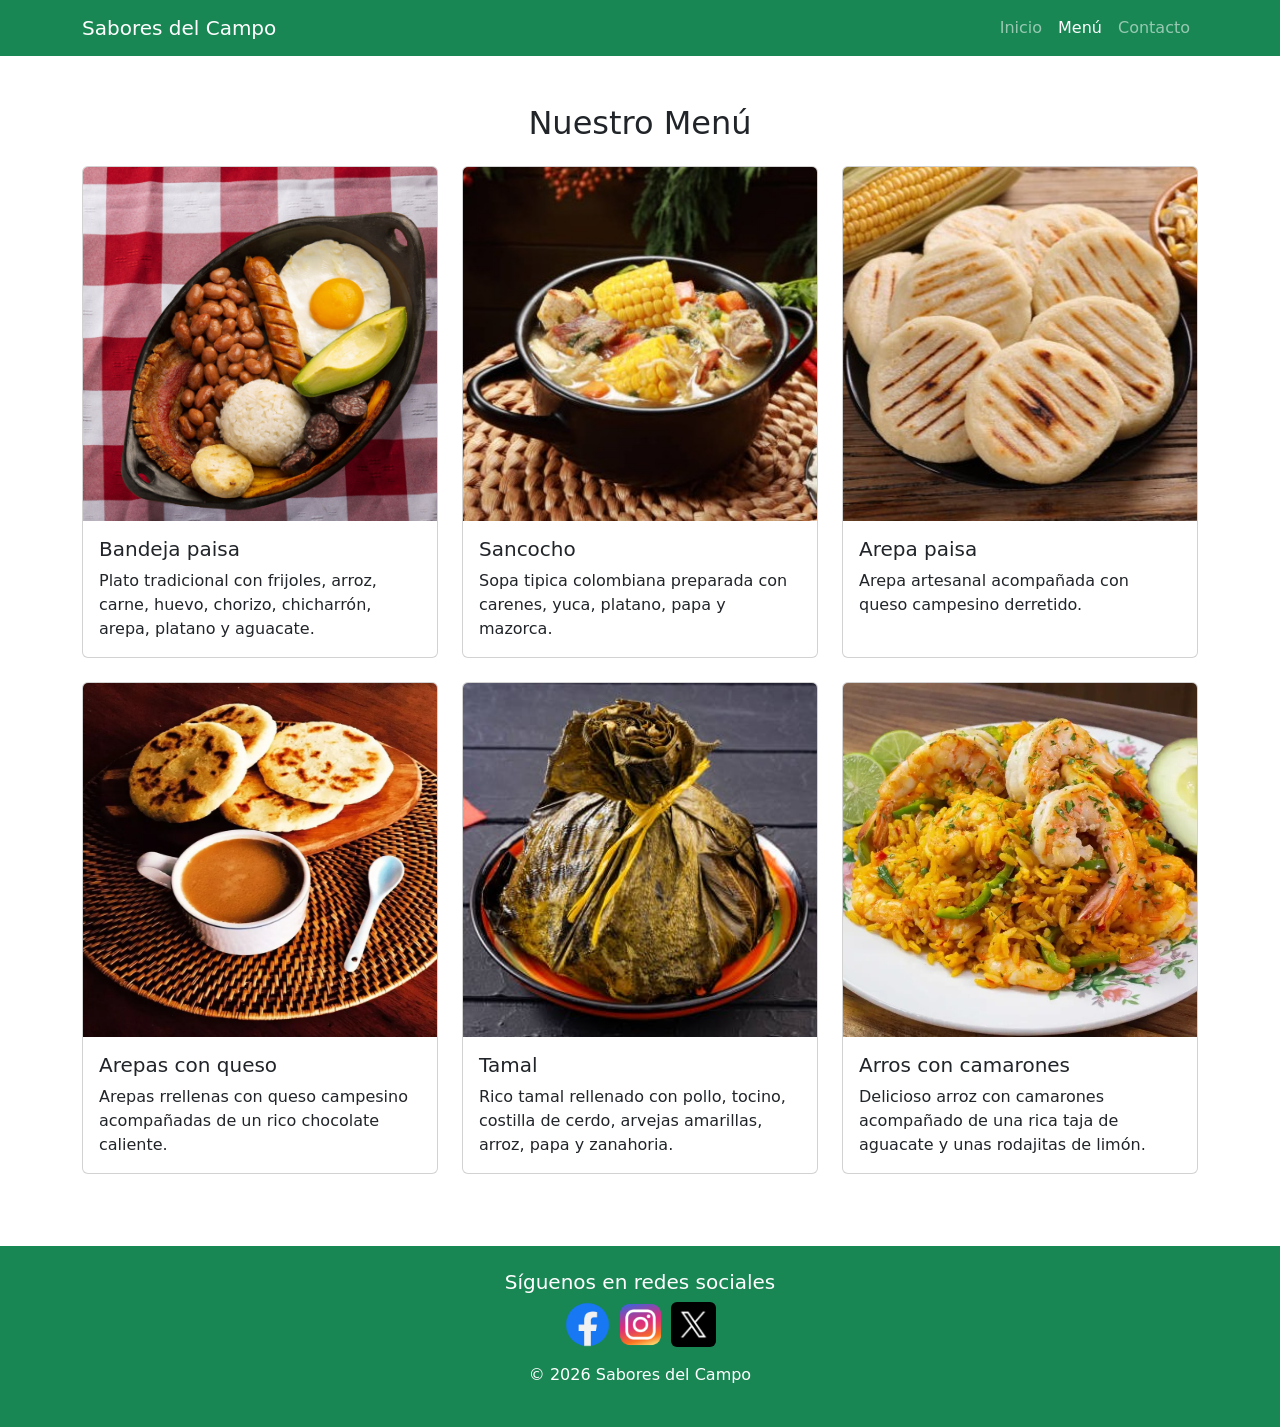
==== menu.html @ ea904dd4 "Add files via upload" ====
<!doctype html>
<html lang="es">
  <head>
    <meta charset="utf-8">
    <meta name="viewport" content="width=device-width, initial-scale=1">
    <title>Sabores del Campo | Menu</title>
    <link href="https://cdn.jsdelivr.net/npm/bootstrap@5.3.8/dist/css/bootstrap.min.css" rel="stylesheet" integrity="sha384-sRIl4kxILFvY47J16cr9ZwB07vP4J8+LH7qKQnuqkuIAvNWLzeN8tE5YBujZqJLB" crossorigin="anonymous">

    <link rel="stylesheet" href="css/bootstrap.min.css">

    <link rel="stylesheet" href="css/styles.css">
  </head>
  <body>
  <!--MAPA DE NAVEGACIÓN -->

  <nav class="navbar navbar-expand-lg navbar-dark bg-success">
  <div class="container">
    <a class="navbar-brand" href="#">Sabores del Campo</a>
    <button class="navbar-toggler" type="button" data-bs-toggle="collapse" data-bs-target="#navbarNav" aria-controls="navbarNav" aria-expanded="false" aria-label="Toggle navigation">
      <span class="navbar-toggler-icon"></span>
    </button>
    <div class="collapse navbar-collapse" id="navbarNav">
      <ul class="navbar-nav ms-auto">
        <li class="nav-item">
          <a class="nav-link" aria-current="page" href="index.html">Inicio</a>
        </li>
        <li class="nav-item">
          <a class="nav-link active" href="menu.html">Menú</a>
        </li>
        <li class="nav-item">
          <a class="nav-link" href="contacto.html">Contacto</a>
        </li>
      </ul>
    </div>
  </div>
 </nav>

  <!--Contenido-->

 <div class="container mt-5 ">
    <h2 class="text-center mb-4" >Nuestro Menú</h2>

    <div class="row">

     <!--Plato 1-->

     <div class="col-md-4 mb-4">
       <div class="card h-100">
         <img src="imagenes/bandeja_paisa.jpg" alt="Bandeja paisa" title="Bandeja paisa" class="card-img-top">
         <div class="card-body">
            <h5 class="card-title" >Bandeja paisa</h5>
            <p class="card-text">Plato tradicional con frijoles, arroz, carne, huevo, chorizo, chicharrón, arepa, platano y aguacate.</p>
         </div>
       </div>
     </div>

      <!--Plato 2-->

     <div class="col-md-4 mb-4">
       <div class="card h-100">
         <img src="imagenes/sancocho_costilla.jpg" alt="Sancocho" title="Sancocho" class="card-img-top">
         <div class="card-body">
            <h5 class="card-title">Sancocho</h5>
            <p class="card-text">Sopa tipica colombiana preparada con carenes, yuca, platano, papa y mazorca.</p>
         </div>
       </div>
     </div>

      <!--Plato 3-->

     <div class="col-md-4 mb-4">
       <div class="card h-100">
         <img src="imagenes/arepas.jpg" alt="Arepas" title="Arepas" class="card-img-top">
         <div class="card-body">
            <h5 class="card-title">Arepa paisa</h5>
            <p class="card-text">Arepa artesanal acompañada con queso campesino derretido.</p>
         </div>
       </div>
     </div>
  </div>

  <div class="row">
    <!--Plato 4-->

     <div class="col-md-4 mb-4">
       <div class="card h-100">
         <img src="imagenes/arepas_con_chocolate.jpg" alt="Arepas con queso" title="Arepas con queso" class="card-img-top">
         <div class="card-body">
            <h5 class="card-title">Arepas con queso</h5>
            <p class="card-text">Arepas rrellenas con queso campesino acompañadas de un rico chocolate caliente.</p>
         </div>
       </div>
     </div>

     <!--Plato 5-->

     <div class="col-md-4 mb-4">
       <div class="card h-100">
         <img src="imagenes/tamal.jpg" alt="Tamal" title="Tamal" class="card-img-top">
         <div class="card-body">
            <h5 class="card-title">Tamal</h5>
            <p class="card-text">Rico tamal rellenado con pollo, tocino, costilla de cerdo, arvejas amarillas, arroz, papa y zanahoria.</p>
         </div>
       </div>
     </div>

     <!--Plato 6-->

     <div class="col-md-4 mb-4">
       <div class="card h-100">
         <img src="imagenes/arroz_camaron.jpg" alt="Arros con camarones" title="Arros con camarones" class="card-img-top">
         <div class="card-body">
            <h5 class="card-title">Arros con camarones</h5>
            <p class="card-text">Delicioso arroz con camarones acompañado de una rica taja de aguacate y unas rodajitas de limón.</p>
         </div>
       </div>
     </div>
    </div>



  </div>

  <footer class="bg-success text-center  mt-5  text-white py-4">
    <div class="container ">
     <h5>Síguenos en redes sociales</h5>

      <div class="d-flex justify-content-center gap-2">

       <a href="https://facebook.com" class="iconos "><img src="imagenes/facebook.png" alt="facebook"></a>
       <a href="https://www.instagram.com" class="iconos"><img src="imagenes/instagram.png" alt="instagram"></a>
       <a href="https://twitter.com" class="iconos "><img src="imagenes/twitter.png" alt="twitter" class="rounded"></a>

     </div>
      <p class="mt-3 ">&copy; 2026 Sabores del Campo</p>
    </div>
  </footer>
 
  <script src="https://cdn.jsdelivr.net/npm/bootstrap@5.3.8/dist/js/bootstrap.bundle.min.js" integrity="sha384-FKyoEForCGlyvwx9Hj09JcYn3nv7wiPVlz7YYwJrWVcXK/BmnVDxM+D2scQbITxI" crossorigin="anonymous"></script>
  <script src="js/bootstrap.bundle.min.js"></script>
     
  </body>
</html>
---- css/styles.css ----
.iconos img{
 width:45px;
}
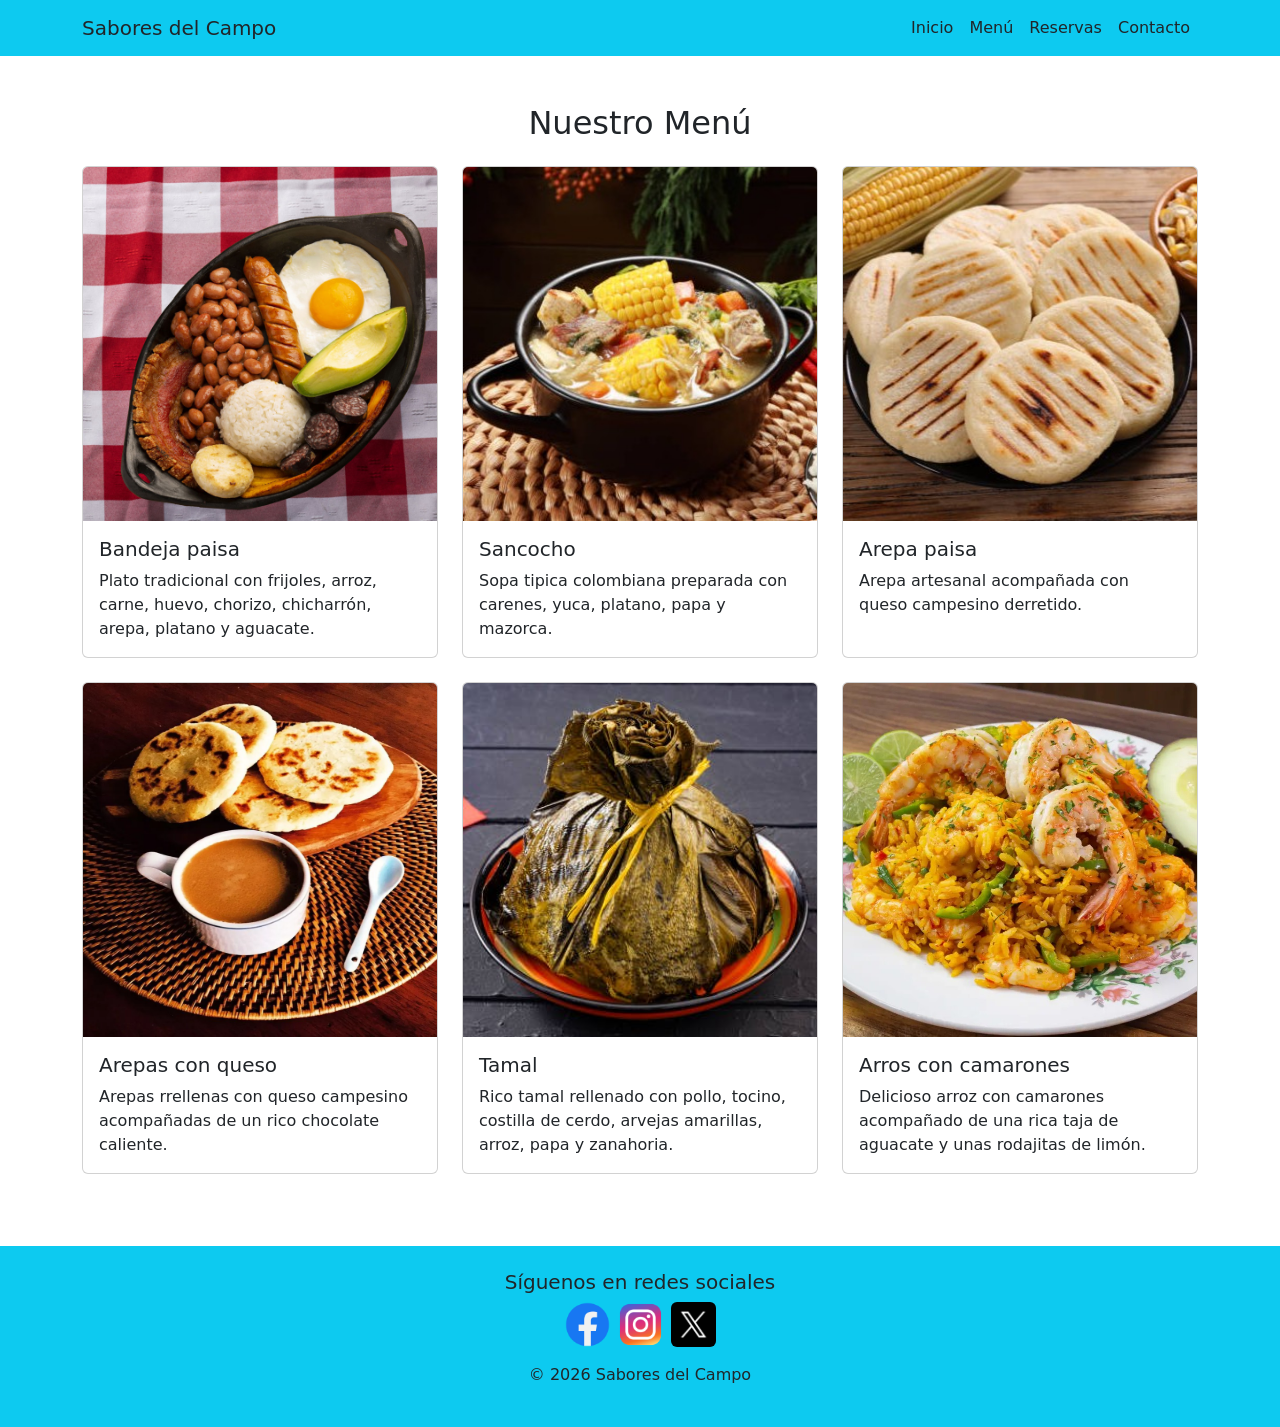
==== commit 1cb039c1: "Add files via upload" ====
--- a/menu.html
+++ b/menu.html
@@ -13,22 +13,25 @@
   <body>
   <!--MAPA DE NAVEGACIÓN -->
 
-  <nav class="navbar navbar-expand-lg navbar-dark bg-success">
+  <nav class="navbar navbar-expand-lg navbar-dark bg-info">
   <div class="container">
-    <a class="navbar-brand" href="#">Sabores del Campo</a>
+    <a class="navbar-brand text-dark" href="#">Sabores del Campo</a>
     <button class="navbar-toggler" type="button" data-bs-toggle="collapse" data-bs-target="#navbarNav" aria-controls="navbarNav" aria-expanded="false" aria-label="Toggle navigation">
       <span class="navbar-toggler-icon"></span>
     </button>
     <div class="collapse navbar-collapse" id="navbarNav">
       <ul class="navbar-nav ms-auto">
         <li class="nav-item">
-          <a class="nav-link" aria-current="page" href="index.html">Inicio</a>
+          <a class="nav-link text-dark" aria-current="page" href="index.html">Inicio</a>
         </li>
         <li class="nav-item">
-          <a class="nav-link active" href="menu.html">Menú</a>
+          <a class="nav-link active text-dark" href="menu.html">Menú</a>
+        </li>
+       <li class="nav-item">
+          <a class="nav-link text-dark" href="reserva.html">Reservas</a>
         </li>
         <li class="nav-item">
-          <a class="nav-link" href="contacto.html">Contacto</a>
+          <a class="nav-link text-dark" href="contacto.html">Contacto</a>
         </li>
       </ul>
     </div>
@@ -44,9 +47,9 @@
 
      <!--Plato 1-->
 
-     <div class="col-md-4 mb-4">
+     <div class="col-md-4 mb-4 ">
        <div class="card h-100">
-         <img src="imagenes/bandeja_paisa.jpg" alt="Bandeja paisa" title="Bandeja paisa" class="card-img-top">
+         <img src="imagenes/bandeja_paisa.jpg" alt="Bandeja paisa" title="Bandeja paisa" class="card-img-top  ">
          <div class="card-body">
             <h5 class="card-title" >Bandeja paisa</h5>
             <p class="card-text">Plato tradicional con frijoles, arroz, carne, huevo, chorizo, chicharrón, arepa, platano y aguacate.</p>
@@ -121,7 +124,7 @@
 
   </div>
 
-  <footer class="bg-success text-center  mt-5  text-white py-4">
+  <footer class="bg-info text-center  mt-5  text-dark py-4">
     <div class="container ">
      <h5>Síguenos en redes sociales</h5>
 
